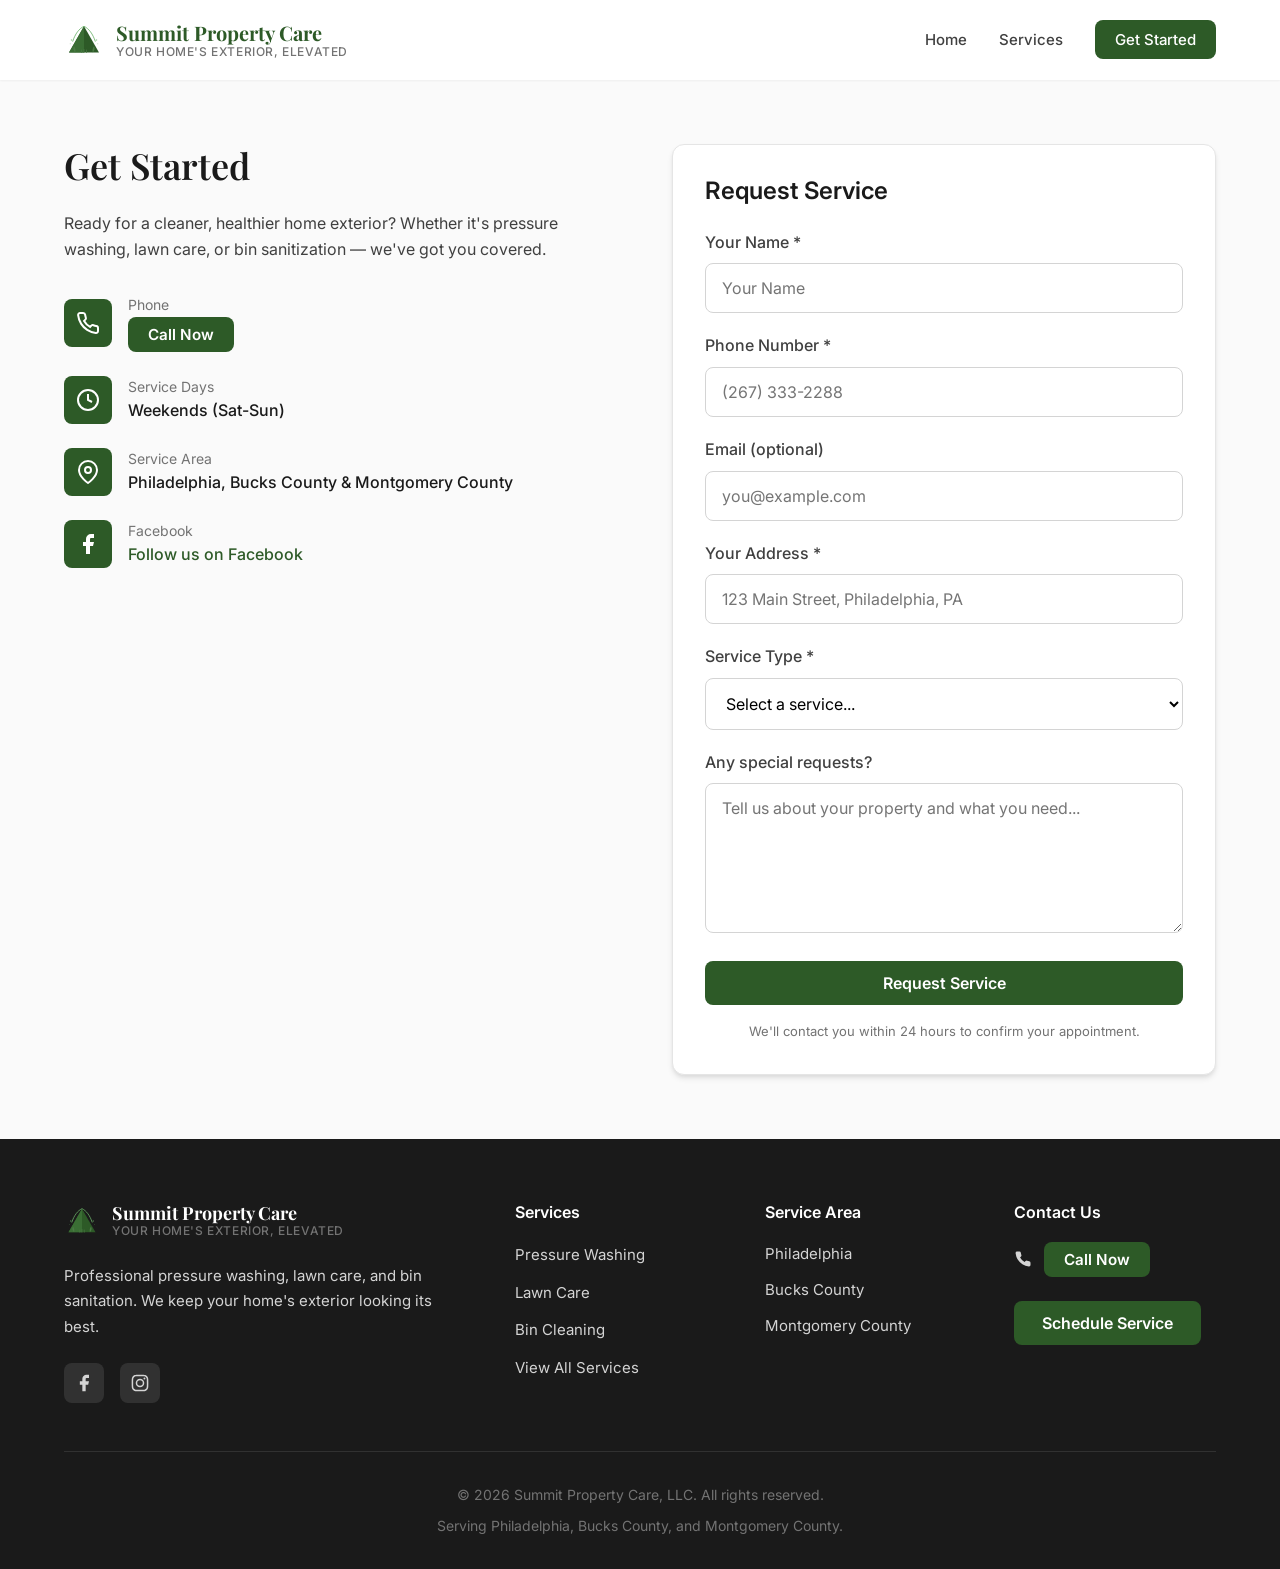
==== docs/contact/index.html @ 651347b8 "init commit" ====
<!DOCTYPE html>
<html lang="en">
<head>
  <meta charset="UTF-8">
  <meta name="viewport" content="width=device-width, initial-scale=1.0">
  <meta name="description" content="Schedule pressure washing, lawn care, or bin cleaning in Philadelphia, Bucks County, and Montgomery County, PA.">
  <meta name="author" content="Summit Property Care">
  <meta name="robots" content="index, follow">

  <!-- Canonical URL -->
  <link rel="canonical" href="">

  <!-- Open Graph -->
  <meta property="og:type" content="website">
  <meta property="og:url" content="">
  <meta property="og:site_name" content="Summit Property Care">
  <meta property="og:title" content="Get Started - Summit Property Care">
  <meta property="og:description" content="Schedule pressure washing, lawn care, or bin cleaning in Philadelphia, Bucks County, and Montgomery County, PA.">
  <meta property="og:image" content="https://summitpropertycarellc.com/assets/images/og-image.jpg">

  <!-- Twitter Card -->
  <meta name="twitter:card" content="summary_large_image">
  <meta name="twitter:title" content="Get Started - Summit Property Care">
  <meta name="twitter:description" content="Schedule pressure washing, lawn care, or bin cleaning in Philadelphia, Bucks County, and Montgomery County, PA.">
  <meta name="twitter:image" content="https://summitpropertycarellc.com/assets/images/og-image.jpg">

  <!-- Favicon -->
  <link rel="icon" type="image/svg+xml" href="../assets/images/favicon.svg">

  <!-- Fonts -->
  <link rel="preconnect" href="https://fonts.googleapis.com">
  <link rel="preconnect" href="https://fonts.gstatic.com" crossorigin>
  <link href="https://fonts.googleapis.com/css2?family=Inter:wght@400;500;600;700&family=Playfair+Display:wght@600;700&display=swap" rel="stylesheet">

  <!-- CSS -->
  <link rel="stylesheet" href="../assets/css/styles.css">

  <title>Get Started - Summit Property Care</title>

  <!-- LocalBusiness Schema -->
  <script type="application/ld+json">
  {
    "@context": "https://schema.org",
    "@type": "LocalBusiness",
    "name": "Summit Property Care",
    "image": "https://summitpropertycarellc.com/assets/images/logo.svg",
    "url": "https://summitpropertycarellc.com",
    "telephone": "(267) 333-2288",
    "email": "info@summitpropertycarellc.com",
    "address": {
      "@type": "PostalAddress",
      "streetAddress": "Norristown",
      "addressLocality": "Norristown",
      "addressRegion": "PA",
      "postalCode": "19401"
    },
    "geo": {
      "@type": "GeoCoordinates",
      "latitude": "40.1174",
      "longitude": "-75.3424"
    },
    "openingHoursSpecification": [
      {"@type": "OpeningHoursSpecification", "dayOfWeek": "Monday", "opens": "08:00", "closes": "18:00"},
      {"@type": "OpeningHoursSpecification", "dayOfWeek": "Tuesday", "opens": "08:00", "closes": "18:00"},
      {"@type": "OpeningHoursSpecification", "dayOfWeek": "Wednesday", "opens": "08:00", "closes": "18:00"},
      {"@type": "OpeningHoursSpecification", "dayOfWeek": "Thursday", "opens": "08:00", "closes": "18:00"},
      {"@type": "OpeningHoursSpecification", "dayOfWeek": "Friday", "opens": "08:00", "closes": "18:00"},
      {"@type": "OpeningHoursSpecification", "dayOfWeek": "Saturday", "opens": "09:00", "closes": "16:00"}
    ],
    "priceRange": "$$",
    "areaServed": {
      "@type": "GeoCircle",
      "geoRadius": "50",
      "geoMidpoint": {
        "@type": "GeoCoordinates",
        "latitude": "40.0027",
        "longitude": -75.2582
      }
    },
    "serviceArea": {
      "@type": "Place",
      "name": "Philadelphia, Montgomery, Chester, Bucks, and Delaware Counties, PA"
    },
    "sameAs": [
      "https://www.facebook.com/profile.php?id=61585159997611",
      "https://instagram.com/summitpropertycare"
    ]
  }
  </script>
</head>
<body>
  <header class="site-header" id="site-header">
  <div class="container">
    <a href="../index.html" class="logo" aria-label="Summit Property Care - Home">
      <img src="../assets/images/logo.svg" alt="Summit Property Care logo" class="logo-icon" width="48" height="48">
      <span class="logo-text">
        <span class="logo-name">Summit Property Care</span>
        <span class="logo-tagline">Your Home's Exterior, Elevated</span>
      </span>
    </a>

    <nav class="main-nav" aria-label="Main navigation">
      <button class="nav-toggle" aria-expanded="false" aria-controls="nav-menu" aria-label="Toggle navigation">
        <span class="hamburger"></span>
      </button>

      <ul class="nav-menu" id="nav-menu">
        <li><a href="../index.html" class="nav-link">Home</a></li>
        <li><a href="../services/index.html" class="nav-link">Services</a></li>
        <li><a href="./index.html" class="nav-link nav-link--cta">Get Started</a></li>
      </ul>
    </nav>
  </div>
</header>

  <main>
    
<div class="content-section">
  <div class="container">
    <div class="contact-grid">
      <div class="contact-info">
        <h2>Get Started</h2>
        <p>Ready for a cleaner, healthier home exterior? Whether it's pressure washing, lawn care, or bin sanitization — we've got you covered.</p>

        <div class="contact-details">
          <div class="contact-item">
            <div class="contact-item-icon">
              <svg viewBox="0 0 24 24" width="24" height="24" fill="none" stroke="currentColor" stroke-width="2"><path d="M22 16.92v3a2 2 0 01-2.18 2 19.79 19.79 0 01-8.63-3.07 19.5 19.5 0 01-6-6 19.79 19.79 0 01-3.07-8.67A2 2 0 014.11 2h3a2 2 0 012 1.72 12.84 12.84 0 00.7 2.81 2 2 0 01-.45 2.11L8.09 9.91a16 16 0 006 6l1.27-1.27a2 2 0 012.11-.45 12.84 12.84 0 002.81.7A2 2 0 0122 16.92z"/></svg>
            </div>
            <div class="contact-item-content">
              <span class="contact-item-label">Phone</span>
              <span class="contact-item-value">
                <button onclick="this.innerText='(267) 333-2288'; this.style.cursor='text'; this.onclick=null" class="call-now-btn">Call Now</button>
              </span>
            </div>
          </div>

          <div class="contact-item">
            <div class="contact-item-icon">
              <svg viewBox="0 0 24 24" width="24" height="24" fill="none" stroke="currentColor" stroke-width="2"><circle cx="12" cy="12" r="10"/><polyline points="12 6 12 12 16 14"/></svg>
            </div>
            <div class="contact-item-content">
              <span class="contact-item-label">Service Days</span>
              <span class="contact-item-value">Weekends (Sat-Sun)</span>
            </div>
          </div>

          <div class="contact-item">
            <div class="contact-item-icon">
              <svg viewBox="0 0 24 24" width="24" height="24" fill="none" stroke="currentColor" stroke-width="2"><path d="M21 10c0 7-9 13-9 13s-9-6-9-13a9 9 0 0118 0z"/><circle cx="12" cy="10" r="3"/></svg>
            </div>
            <div class="contact-item-content">
              <span class="contact-item-label">Service Area</span>
              <span class="contact-item-value">Philadelphia, Bucks County &amp; Montgomery County</span>
            </div>
          </div>

          <div class="contact-item">
            <div class="contact-item-icon">
              <svg viewBox="0 0 24 24" width="24" height="24" fill="currentColor"><path d="M18 2h-3a5 5 0 00-5 5v3H7v4h3v8h4v-8h3l1-4h-4V7a1 1 0 011-1h3z"/></svg>
            </div>
            <div class="contact-item-content">
              <span class="contact-item-label">Facebook</span>
              <span class="contact-item-value"><a href="https://www.facebook.com/profile.php?id=61585159997611" target="_blank" rel="noopener noreferrer">Follow us on Facebook</a></span>
            </div>
          </div>
        </div>
      </div>

      <div class="contact-form">
        <h3>Request Service</h3>
        <form action="https://formsubmit.cloud/f/44227df6-04b9-4ab9-890a-80df5a0aeef3/" method="POST">
          <input type="text" name="_gotcha" style="display:none">

          <div class="form-group">
            <label for="name" class="form-label">Your Name *</label>
            <input type="text" id="name" name="name" class="form-input" required placeholder="Your Name">
          </div>

          <div class="form-group">
            <label for="phone" class="form-label">Phone Number *</label>
            <input type="tel" id="phone" name="phone" class="form-input" required placeholder="(267) 333-2288">
          </div>

          <div class="form-group">
            <label for="email" class="form-label">Email (optional)</label>
            <input type="email" id="email" name="email" class="form-input" placeholder="you@example.com">
          </div>

          <div class="form-group">
            <label for="address" class="form-label">Your Address *</label>
            <input type="text" id="address" name="address" class="form-input" required placeholder="123 Main Street, Philadelphia, PA">
          </div>

          <div class="form-group">
            <label for="service" class="form-label">Service Type *</label>
            <select id="service" name="service" class="form-select" required>
              <option value="">Select a service...</option>
              <option value="pressure-washing">Pressure Washing</option>
              <option value="lawn-care">Lawn Care</option>
              <option value="bin-cleaning">Bin Cleaning</option>
              <option value="multiple">Multiple Services</option>
            </select>
          </div>

          <div class="form-group">
            <label for="message" class="form-label">Any special requests?</label>
            <textarea id="message" name="message" class="form-textarea" placeholder="Tell us about your property and what you need..."></textarea>
          </div>

          <button type="submit" class="btn btn--primary form-submit">Request Service</button>

          <p class="form-disclaimer">We'll contact you within 24 hours to confirm your appointment.</p>
        </form>
      </div>
    </div>
  </div>
</div>

  </main>

  <footer class="site-footer">
  <div class="container">
    <div class="footer-grid">
      <div class="footer-brand">
        <a href="../index.html" class="footer-logo">
          <img src="../assets/images/logo.svg" alt="Summit Property Care logo" class="logo-icon" width="42" height="42">
          <span class="logo-text">
            <span class="logo-name">Summit Property Care</span>
            <span class="logo-tagline">Your Home's Exterior, Elevated</span>
          </span>
        </a>
        <p class="footer-description">Professional pressure washing, lawn care, and bin sanitation. We keep your home's exterior looking its best.</p>
        <div class="footer-social">
          <a href="https://www.facebook.com/profile.php?id=61585159997611" target="_blank" rel="noopener noreferrer" aria-label="Facebook">
            <svg viewBox="0 0 24 24" width="20" height="20" fill="currentColor"><path d="M18 2h-3a5 5 0 00-5 5v3H7v4h3v8h4v-8h3l1-4h-4V7a1 1 0 011-1h3z"/></svg>
          </a>
          <a href="https://instagram.com/summitpropertycare" target="_blank" rel="noopener noreferrer" aria-label="Instagram">
            <svg viewBox="0 0 24 24" width="20" height="20" fill="currentColor"><path d="M12 2c2.717 0 3.056.01 4.122.06 1.065.05 1.79.217 2.428.465.66.254 1.216.598 1.772 1.153a4.908 4.908 0 011.153 1.772c.247.637.415 1.363.465 2.428.047 1.066.06 1.405.06 4.122 0 2.717-.01 3.056-.06 4.122-.05 1.065-.218 1.79-.465 2.428a4.883 4.883 0 01-1.153 1.772 4.915 4.915 0 01-1.772 1.153c-.637.247-1.363.415-2.428.465-1.066.047-1.405.06-4.122.06-2.717 0-3.056-.01-4.122-.06-1.065-.05-1.79-.218-2.428-.465a4.89 4.89 0 01-1.772-1.153 4.904 4.904 0 01-1.153-1.772c-.248-.637-.415-1.363-.465-2.428C2.013 15.056 2 14.717 2 12c0-2.717.01-3.056.06-4.122.05-1.066.217-1.79.465-2.428a4.88 4.88 0 011.153-1.772A4.897 4.897 0 015.45 2.525c.638-.248 1.362-.415 2.428-.465C8.944 2.013 9.283 2 12 2zm0 1.802c-2.67 0-2.986.01-4.04.058-.976.045-1.505.207-1.858.344-.466.182-.8.398-1.15.748-.35.35-.566.684-.748 1.15-.137.353-.3.882-.344 1.857-.048 1.055-.058 1.37-.058 4.041 0 2.67.01 2.986.058 4.04.045.976.207 1.505.344 1.858.182.466.399.8.748 1.15.35.35.684.566 1.15.748.353.137.882.3 1.857.344 1.054.048 1.37.058 4.041.058 2.67 0 2.987-.01 4.04-.058.976-.045 1.505-.207 1.858-.344.466-.182.8-.398 1.15-.748.35-.35.566-.684.748-1.15.137-.353.3-.882.344-1.857.048-1.055.058-1.37.058-4.041 0-2.67-.01-2.986-.058-4.04-.045-.976-.207-1.505-.344-1.858a3.097 3.097 0 00-.748-1.15 3.098 3.098 0 00-1.15-.748c-.353-.137-.882-.3-1.857-.344-1.055-.048-1.37-.058-4.041-.058zm0 3.063a5.135 5.135 0 110 10.27 5.135 5.135 0 010-10.27zm0 8.468a3.333 3.333 0 100-6.666 3.333 3.333 0 000 6.666zm6.538-8.671a1.2 1.2 0 11-2.4 0 1.2 1.2 0 012.4 0z"/></svg>
          </a>
        </div>
      </div>

      <div class="footer-services">
        <h3>Services</h3>
        <ul>
          <li><a href="../services/index.html#pressure-washing">Pressure Washing</a></li>
          <li><a href="../services/index.html#lawn-care">Lawn Care</a></li>
          <li><a href="../services/index.html#bin-cleaning">Bin Cleaning</a></li>
          <li><a href="../services/index.html">View All Services</a></li>
        </ul>
      </div>

      <div class="footer-service-areas">
        <h3>Service Area</h3>
        <ul>
          <li>Philadelphia</li>
          <li>Bucks County</li>
          <li>Montgomery County</li>
        </ul>
      </div>

      <div class="footer-contact">
        <h3>Contact Us</h3>
        <ul>
          <li>
            <svg viewBox="0 0 24 24" width="18" height="18" fill="currentColor"><path d="M22 16.92v3a2 2 0 01-2.18 2 19.79 19.79 0 01-8.63-3.07 19.5 19.5 0 01-6-6 19.79 19.79 0 01-3.07-8.67A2 2 0 014.11 2h3a2 2 0 012 1.72 12.84 12.84 0 00.7 2.81 2 2 0 01-.45 2.11L8.09 9.91a16 16 0 006 6l1.27-1.27a2 2 0 012.11-.45 12.84 12.84 0 002.81.7A2 2 0 0122 16.92z"/></svg>
            <button onclick="this.innerText='(267) 333-2288'; this.style.cursor='text'; this.onclick=null" class="call-now-btn">Call Now</button>
          </li>
        </ul>
        <div class="footer-cta">
          <a href="./index.html" class="btn btn--primary">Schedule Service</a>
        </div>
      </div>
    </div>

    <div class="footer-bottom">
      <p>&copy; 2026 Summit Property Care, LLC. All rights reserved.</p>
      <p class="footer-disclaimer">Serving Philadelphia, Bucks County, and Montgomery County.</p>
    </div>
  </div>
</footer>


  <script src="../assets/js/main.js" defer></script>
</body>
</html>
---- docs/assets/css/styles.css ----
/* =============================================
   Summit Property Care - Modern Minimalist Design
   ============================================= */

/* CSS Variables */
:root {
  --color-primary: #2D5A27;
  --color-primary-dark: #1E3D1A;
  --color-primary-light: #4A7A44;
  --color-accent: #F4A261;
  --color-accent-dark: #E08B3E;
  --color-neutral-900: #1a1a1a;
  --color-neutral-800: #2d2d2d;
  --color-neutral-700: #404040;
  --color-neutral-600: #525252;
  --color-neutral-500: #737373;
  --color-neutral-400: #a3a3a3;
  --color-neutral-300: #d4d4d4;
  --color-neutral-200: #e5e5e5;
  --color-neutral-100: #f5f5f5;
  --color-white: #ffffff;
  --color-background: #fafafa;
  --color-surface: #ffffff;

  --font-primary: 'Inter', -apple-system, BlinkMacSystemFont, 'Segoe UI', sans-serif;
  --font-display: 'Playfair Display', Georgia, serif;

  --shadow-sm: 0 1px 2px rgba(0, 0, 0, 0.05);
  --shadow-md: 0 4px 6px -1px rgba(0, 0, 0, 0.1), 0 2px 4px -1px rgba(0, 0, 0, 0.06);
  --shadow-lg: 0 10px 15px -3px rgba(0, 0, 0, 0.1), 0 4px 6px -2px rgba(0, 0, 0, 0.05);
  --shadow-xl: 0 20px 25px -5px rgba(0, 0, 0, 0.1), 0 10px 10px -5px rgba(0, 0, 0, 0.04);

  --radius-sm: 4px;
  --radius-md: 8px;
  --radius-lg: 12px;
  --radius-xl: 16px;
  --radius-full: 9999px;

  --transition-fast: 150ms ease;
  --transition-base: 250ms ease;
  --transition-slow: 350ms ease;

  --container-max: 1200px;
  --header-height: 80px;
}

/* Reset & Base */
*, *::before, *::after {
  box-sizing: border-box;
  margin: 0;
  padding: 0;
}

html {
  scroll-behavior: smooth;
  -webkit-font-smoothing: antialiased;
  -moz-osx-font-smoothing: grayscale;
}

body {
  font-family: var(--font-primary);
  font-size: 16px;
  line-height: 1.6;
  color: var(--color-neutral-800);
  background-color: var(--color-background);
  min-height: 100vh;
  padding-top: var(--header-height);
}

img {
  max-width: 100%;
  height: auto;
  display: block;
}

a {
  color: inherit;
  text-decoration: none;
  transition: color var(--transition-fast);
}

ul, ol {
  list-style: none;
}

button {
  font-family: inherit;
  cursor: pointer;
  border: none;
  background: none;
}

h1, h2, h3, h4, h5, h6 {
  font-family: var(--font-display);
  font-weight: 600;
  line-height: 1.2;
  color: var(--color-neutral-900);
}

h1 { font-size: 3rem; }
h2 { font-size: 2.25rem; }
h3 { font-size: 1.5rem; }
h4 { font-size: 1.25rem; }

/* Container */
.container {
  width: 100%;
  max-width: var(--container-max);
  margin: 0 auto;
  padding: 0 1.5rem;
}

/* Buttons */
.btn {
  display: inline-flex;
  align-items: center;
  justify-content: center;
  gap: 0.5rem;
  padding: 0.875rem 1.75rem;
  font-size: 1rem;
  font-weight: 600;
  line-height: 1;
  border-radius: var(--radius-md);
  transition: all var(--transition-base);
  cursor: pointer;
}

.btn--primary {
  background-color: var(--color-primary);
  color: var(--color-white);
}

.btn--primary:hover {
  background-color: var(--color-primary-dark);
  transform: translateY(-2px);
  box-shadow: var(--shadow-md);
}

.btn--secondary {
  background-color: transparent;
  color: var(--color-primary);
  border: 2px solid var(--color-primary);
}

.btn--secondary:hover {
  background-color: var(--color-primary);
  color: var(--color-white);
}

.btn--accent {
  background-color: var(--color-accent);
  color: var(--color-neutral-900);
}

.btn--accent:hover {
  background-color: var(--color-accent-dark);
  transform: translateY(-2px);
  box-shadow: var(--shadow-md);
}

.btn--large {
  padding: 1rem 2.5rem;
  font-size: 1.125rem;
}

/* =============================================
   Header & Navigation
   ============================================= */

.site-header {
  position: fixed;
  top: 0;
  left: 0;
  right: 0;
  z-index: 1000;
  height: var(--header-height);
  background-color: var(--color-white);
  box-shadow: var(--shadow-sm);
  transition: all var(--transition-base);
}

.site-header.scrolled {
  box-shadow: var(--shadow-md);
}

.site-header .container {
  display: flex;
  align-items: center;
  justify-content: space-between;
  height: 100%;
}

.logo {
  display: flex;
  align-items: center;
  gap: 0.75rem;
}

.logo-icon {
  width: 2.5rem;
  height: 2.5rem;
  flex-shrink: 0;
}

.logo-text {
  display: flex;
  flex-direction: column;
  line-height: 1.2;
}

.logo-name {
  font-family: var(--font-display);
  font-size: 1.25rem;
  font-weight: 700;
  color: var(--color-primary);
}

.logo-tagline {
  font-size: 0.75rem;
  font-weight: 500;
  color: var(--color-neutral-500);
  text-transform: uppercase;
  letter-spacing: 0.05em;
}

.main-nav {
  display: flex;
  align-items: center;
  gap: 2rem;
}

.nav-menu {
  display: flex;
  align-items: center;
  gap: 2rem;
}

.nav-link {
  font-weight: 500;
  font-size: 0.9375rem;
  color: var(--color-neutral-700);
  position: relative;
  padding: 0.5rem 0;
}

.nav-link::after {
  content: '';
  position: absolute;
  bottom: 0;
  left: 0;
  width: 0;
  height: 2px;
  background-color: var(--color-primary);
  transition: width var(--transition-base);
}

.nav-link:hover,
.nav-link.active {
  color: var(--color-primary);
}

.nav-link:hover::after,
.nav-link.active::after {
  width: 100%;
}

.nav-link--cta {
  background-color: var(--color-primary);
  color: var(--color-white);
  padding: 0.625rem 1.25rem;
  border-radius: var(--radius-md);
}

.nav-link--cta::after {
  display: none;
}

.nav-link--cta:hover {
  background-color: var(--color-primary-dark);
  color: var(--color-white);
}

.nav-toggle {
  display: none;
  padding: 0.5rem;
}

/* =============================================
    Mobile — ≤768px
    ============================================= */

@media (max-width: 768px) {
  /* -- Header & Nav -- */
  :root {
    --header-height: 64px;
  }

  .logo-icon {
    width: 2rem;
    height: 2rem;
  }

  .logo-name {
    font-size: 1.05rem;
  }

  .logo-tagline {
    font-size: 0.65rem;
  }

  .nav-toggle {
    display: block;
    position: relative;
    width: 40px;
    height: 40px;
    padding: 0.5rem;
    border-radius: var(--radius-sm);
    transition: background-color var(--transition-fast);
  }

  .nav-toggle:active {
    background-color: var(--color-neutral-100);
  }

  .hamburger {
    display: block;
    width: 22px;
    height: 2px;
    background-color: var(--color-neutral-900);
    position: absolute;
    top: 50%;
    left: 50%;
    transform: translate(-50%, -50%);
    transition: all var(--transition-base);
  }

  .hamburger::before,
  .hamburger::after {
    content: '';
    position: absolute;
    width: 100%;
    height: 2px;
    background-color: var(--color-neutral-900);
    left: 0;
    transition: all var(--transition-base);
  }

  .hamburger::before {
    top: -7px;
  }

  .hamburger::after {
    top: 7px;
  }

  .nav-toggle[aria-expanded="true"] .hamburger {
    background-color: transparent;
  }

  .nav-toggle[aria-expanded="true"] .hamburger::before {
    top: 0;
    transform: rotate(45deg);
  }

  .nav-toggle[aria-expanded="true"] .hamburger::after {
    top: 0;
    transform: rotate(-45deg);
  }

  .nav-menu {
    position: fixed;
    top: var(--header-height);
    left: 0;
    right: 0;
    bottom: 0;
    background-color: var(--color-white);
    flex-direction: column;
    align-items: stretch;
    padding: 0;
    gap: 0;
    box-shadow: var(--shadow-lg);
    transform: translateY(-100%);
    opacity: 0;
    visibility: hidden;
    transition: all var(--transition-base);
    overflow-y: auto;
    -webkit-overflow-scrolling: touch;
  }

  .nav-menu.active {
    transform: translateY(0);
    opacity: 1;
    visibility: visible;
  }

  .nav-link {
    display: block;
    padding: 1rem 1.5rem;
    font-size: 1.0625rem;
    border-bottom: 1px solid var(--color-neutral-100);
  }

  .nav-link::after {
    display: none;
  }

  .nav-link:active {
    background-color: var(--color-neutral-100);
  }

  .nav-link--cta {
    margin: 1rem 1.5rem;
    text-align: center;
    padding: 1rem;
    font-size: 1.0625rem;
    border-bottom: none;
  }

  /* -- Hero -- */
  .hero {
    min-height: calc(80vh - var(--header-height));
    padding-bottom: 3rem;
  }

  .hero::before {
    opacity: 0.04;
    animation-duration: 35s;
  }

  .hero-title {
    font-size: clamp(1.75rem, 7vw, 2.5rem);
    margin-bottom: 1rem;
  }

  .hero-subtitle {
    font-size: 1.0625rem;
    margin-bottom: 1.5rem;
    line-height: 1.6;
  }

  .hero-overline {
    font-size: 0.8125rem;
    margin-bottom: 0.75rem;
  }

  .hero-buttons {
    flex-direction: column;
    gap: 0.75rem;
  }

  .hero-buttons .btn {
    width: 100%;
    justify-content: center;
  }

  /* -- Sections -- */
  .section {
    padding: 3.5rem 0;
  }

  .section-header {
    margin-bottom: 2rem;
  }

  .section-title {
    font-size: 1.75rem;
  }

  .section-subtitle {
    font-size: 1rem;
  }

  /* -- Grids — single column, no min-width overflow -- */
  .services-grid,
  .pricing-grid,
  .testimonials-grid,
  .service-list {
    grid-template-columns: 1fr;
  }

  .service-card {
    padding: 1.5rem;
  }

  .service-card-icon {
    font-size: 2rem;
  }

  /* -- Pricing -- */
  .pricing-card {
    padding: 1.5rem;
  }

  .price-amount {
    font-size: 2rem;
  }

  .pricing-feature {
    padding: 0.625rem 0;
  }

  /* -- Service Areas -- */
  .service-areas-grid {
    grid-template-columns: 1fr;
    gap: 1.5rem;
  }

  /* -- Testimonials -- */
  .testimonial-card {
    padding: 1.5rem;
  }

  .testimonial-text {
    font-size: 1rem;
  }

  /* -- CTA -- */
  .cta-section {
    padding: 3rem 0;
  }

  .cta-box {
    flex-direction: column;
    text-align: center;
    padding: 2rem 1.5rem;
    gap: 1.5rem;
  }

  .cta-title {
    font-size: 1.5rem;
  }

  .cta-text {
    font-size: 1rem;
  }

  .cta-action {
    width: 100%;
  }

  .cta-action .btn {
    width: 100%;
  }

  /* -- Service Category (services page) -- */
  .service-category {
    margin-bottom: 3rem;
  }

  .service-category-header {
    flex-direction: column;
    align-items: flex-start;
    gap: 0.5rem;
  }

  .service-category-icon {
    font-size: 1.75rem;
  }

  .service-category-title {
    font-size: 1.5rem;
  }

  .service-item {
    padding: 1.25rem;
  }

  .service-item-header {
    flex-direction: column;
    gap: 0.5rem;
  }

  .service-item-features {
    gap: 0.375rem;
  }

  .service-item-feature {
    font-size: 0.75rem;
    padding: 0.3125rem 0.625rem;
  }

  /* -- Contact Page -- */
  .contact-grid {
    grid-template-columns: 1fr;
    gap: 2.5rem;
  }

  .contact-info h2 {
    font-size: 1.75rem;
  }

  .contact-item-icon {
    width: 44px;
    height: 44px;
  }

  .contact-item-icon svg {
    width: 20px;
    height: 20px;
  }

  .contact-item-value {
    word-break: break-word;
  }

  .contact-item-value a {
    color: var(--color-primary);
    font-weight: 600;
  }

  .call-now-btn {
    display: inline-block;
    width: auto;
    text-align: center;
    padding: 0.625rem 1.5rem;
    font-size: 1rem;
  }

  .contact-form {
    padding: 1.5rem;
  }

  .contact-form h3 {
    font-size: 1.25rem;
    margin-bottom: 1.25rem;
  }

  .form-input,
  .form-select,
  .form-textarea {
    padding: 0.875rem;
    font-size: 16px; /* Prevents iOS zoom on focus */
  }

  .form-textarea {
    min-height: 120px;
  }

  .form-submit {
    padding: 1rem;
    width: 100%;
  }

  /* -- Footer -- */
  .site-footer {
    padding: 2.5rem 0 1.5rem;
  }

  .footer-grid {
    grid-template-columns: 1fr;
    gap: 2rem;
    margin-bottom: 2rem;
  }

  .footer-brand {
    text-align: center;
  }

  .footer-brand .footer-logo {
    justify-content: center;
    margin-bottom: 1rem;
  }

  .footer-description {
    font-size: 0.875rem;
    margin-bottom: 1rem;
  }

  .footer-social {
    justify-content: center;
  }

  .footer-social a {
    width: 44px;
    height: 44px;
  }

  .footer-services,
  .footer-service-areas {
    text-align: center;
  }

  .footer-services h3,
  .footer-service-areas h3,
  .footer-contact h3 {
    margin-bottom: 0.875rem;
  }

  .footer-services ul,
  .footer-service-areas ul {
    display: grid;
    grid-template-columns: 1fr 1fr;
    gap: 0.5rem 1rem;
    text-align: left;
  }

  .footer-contact {
    text-align: center;
  }

  .footer-contact ul {
    justify-content: center;
  }

  .footer-contact li {
    justify-content: center;
  }

  .footer-contact .call-now-btn {
    width: 100%;
    padding: 0.75rem 1.5rem;
    font-size: 1rem;
  }

  .footer-cta {
    margin-top: 1.5rem;
  }

  .footer-cta .btn {
    width: 100%;
  }

  .footer-bottom {
    padding-top: 1.5rem;
  }

  /* -- Page Headers -- */
  .page-header {
    padding: calc(var(--header-height) + 2.5rem) 0 2.5rem;
  }

  .page-title {
    font-size: clamp(1.75rem, 6vw, 2.5rem);
  }

  .page-description {
    font-size: 1rem;
  }

  .content-section {
    padding: 2.5rem 0;
  }

  /* -- About -- */
  .about-hero {
    grid-template-columns: 1fr;
    gap: 2rem;
  }

  .about-image {
    min-height: 250px;
  }

  .about-stats {
    flex-wrap: wrap;
    gap: 1.5rem;
  }

  .stat-number {
    font-size: 2rem;
  }

  .values-grid {
    grid-template-columns: 1fr;
  }

  .value-card {
    padding: 1.5rem;
  }

  /* -- Pricing Disclaimer -- */
  .pricing-disclaimer {
    margin-bottom: 2rem;
    padding: 1.25rem;
  }
}

/* =============================================
    Mobile — ≤480px (small phones)
    ============================================= */

@media (max-width: 480px) {
  .container {
    padding: 0 1rem;
  }

  .hero {
    min-height: calc(70vh - var(--header-height));
  }

  .hero-title {
    font-size: 1.625rem;
  }

  .hero-subtitle {
    font-size: 0.9375rem;
  }

  .section {
    padding: 2.5rem 0;
  }

  .section-title {
    font-size: 1.5rem;
  }

  .section-subtitle {
    font-size: 0.9375rem;
  }

  .service-card {
    padding: 1.25rem;
  }

  .pricing-card {
    padding: 1.25rem;
  }

  .cta-box {
    padding: 1.5rem 1.25rem;
  }

  .cta-title {
    font-size: 1.25rem;
  }

  .testimonial-card {
    padding: 1.25rem;
  }

  .contact-form {
    padding: 1.25rem;
  }

  .contact-form h3 {
    font-size: 1.125rem;
  }

  .contact-info h2 {
    font-size: 1.5rem;
  }

  .contact-item-icon {
    width: 40px;
    height: 40px;
  }

  .contact-item-icon svg {
    width: 18px;
    height: 18px;
  }

  .contact-item {
    gap: 0.75rem;
  }

  .contact-item-label {
    font-size: 0.8125rem;
  }

  .contact-item-value {
    font-size: 0.9375rem;
  }

  .call-now-btn {
    width: 100%;
    padding: 0.75rem 1.25rem;
    font-size: 0.9375rem;
  }

  .contact-details {
    gap: 1.25rem;
  }

  .btn {
    padding: 0.8125rem 1.5rem;
    font-size: 0.9375rem;
  }

  .btn--large {
    padding: 0.875rem 2rem;
    font-size: 1rem;
  }

  .service-area-tag {
    font-size: 0.8125rem;
    padding: 0.375rem 0.75rem;
  }

  /* -- Footer -- */
  .site-footer {
    padding: 2rem 0 1rem;
  }

  .footer-grid {
    gap: 1.75rem;
    margin-bottom: 1.5rem;
  }

  .footer-logo .logo-icon {
    width: 2rem;
    height: 2rem;
  }

  .footer-logo .logo-name {
    font-size: 1rem;
  }

  .footer-logo .logo-tagline {
    font-size: 0.625rem;
  }

  .footer-description {
    font-size: 0.8125rem;
    margin-bottom: 0.75rem;
  }

  .footer-social a {
    width: 40px;
    height: 40px;
  }

  .footer-services h3,
  .footer-service-areas h3,
  .footer-contact h3 {
    font-size: 0.875rem;
    margin-bottom: 0.75rem;
  }

  .footer-services ul,
  .footer-service-areas ul {
    gap: 0.375rem 0.75rem;
  }

  .footer-services a,
  .footer-service-areas li,
  .footer-contact li {
    font-size: 0.8125rem;
  }

  .footer-cta {
    margin-top: 1.25rem;
  }

  .footer-cta .btn {
    padding: 0.75rem 1.25rem;
    font-size: 0.875rem;
  }

  .footer-contact .call-now-btn {
    padding: 0.625rem 1.25rem;
    font-size: 0.875rem;
  }

  .footer-bottom {
    padding-top: 1.25rem;
  }

  .footer-bottom p {
    font-size: 0.8125rem;
  }

  .footer-disclaimer {
    margin-top: 0.375rem;
  }
}

/* =============================================
   Hero Section
   ============================================= */

.hero {
  position: relative;
  min-height: calc(90vh - var(--header-height));
  display: flex;
  align-items: center;
  overflow: hidden;
  background: linear-gradient(135deg, var(--color-neutral-100) 0%, var(--color-white) 100%);
}

.hero-bg {
  position: absolute;
  inset: 0;
  background-image:
    radial-gradient(circle at 20% 80%, rgba(45, 90, 39, 0.05) 0%, transparent 50%),
    radial-gradient(circle at 80% 20%, rgba(244, 162, 97, 0.08) 0%, transparent 50%);
}

.hero::before {
  content: '';
  position: absolute;
  inset: -20%;
  background:
    radial-gradient(ellipse 120px 40px at 20% 50%, rgba(180, 210, 230, 0.6) 0%, transparent 70%),
    radial-gradient(ellipse 80px 30px at 35% 45%, rgba(180, 210, 230, 0.4) 0%, transparent 70%),
    radial-gradient(ellipse 150px 50px at 55% 55%, rgba(180, 210, 230, 0.5) 0%, transparent 70%),
    radial-gradient(ellipse 60px 25px at 70% 40%, rgba(180, 210, 230, 0.4) 0%, transparent 70%),
    radial-gradient(ellipse 100px 35px at 85% 60%, rgba(180, 210, 230, 0.5) 0%, transparent 70%),
    radial-gradient(ellipse 90px 30px at 45% 65%, rgba(180, 210, 230, 0.3) 0%, transparent 70%),
    radial-gradient(ellipse 110px 45px at 65% 50%, rgba(180, 210, 230, 0.35) 0%, transparent 70%);
  opacity: 0.07;
  animation: mistDrift 25s ease-in-out infinite;
  pointer-events: none;
  z-index: 0;
}

.hero-content {
  position: relative;
  max-width: 700px;
  z-index: 1;
}

.hero-animate {
  opacity: 0;
  animation: fadeInUp 0.7s cubic-bezier(0.22, 1, 0.36, 1) forwards;
  animation-delay: var(--delay, 0s);
}

.hero-overline {
  font-size: 0.875rem;
  font-weight: 600;
  text-transform: uppercase;
  letter-spacing: 0.1em;
  color: var(--color-primary);
  margin-bottom: 1rem;
}

.hero-title {
  font-size: clamp(2.5rem, 5vw, 4rem);
  margin-bottom: 1.5rem;
  color: var(--color-neutral-900);
}

.hero-subtitle {
  font-size: 1.25rem;
  color: var(--color-neutral-600);
  margin-bottom: 2rem;
  line-height: 1.7;
}

.hero-buttons {
  display: flex;
  flex-wrap: wrap;
  gap: 1rem;
}

.hero--small {
  min-height: 60vh;
}

.hero--small .hero-title {
  font-size: clamp(2rem, 4vw, 3rem);
}

@keyframes fadeInUp {
  from {
    opacity: 0;
    transform: translateY(30px);
  }
  to {
    opacity: 1;
    transform: translateY(0);
  }
}

@keyframes mistDrift {
  0%, 100% {
    transform: translateX(-10%);
  }
  50% {
    transform: translateX(10%);
  }
}

/* =============================================
   Services Grid
   ============================================= */

.section {
  padding: 5rem 0;
}

.section--alt {
  background-color: var(--color-neutral-100);
}

.section-header {
  text-align: center;
  max-width: 600px;
  margin: 0 auto 3rem;
}

.section-title {
  margin-bottom: 1rem;
}

.section-subtitle {
  color: var(--color-neutral-600);
  font-size: 1.125rem;
}

.services-grid {
  display: grid;
  grid-template-columns: repeat(auto-fit, minmax(300px, 1fr));
  gap: 2rem;
}

.service-card {
  background-color: var(--color-white);
  border-radius: var(--radius-lg);
  padding: 2rem;
  box-shadow: var(--shadow-sm);
  transition: all var(--transition-base);
  border: 1px solid var(--color-neutral-200);
}

.service-card:hover {
  transform: translateY(-4px);
  box-shadow: var(--shadow-lg);
  border-color: var(--color-primary-light);
}

.service-card-icon {
  font-size: 2.5rem;
  margin-bottom: 1rem;
}

.service-card-title {
  font-family: var(--font-primary);
  font-size: 1.25rem;
  font-weight: 600;
  margin-bottom: 0.75rem;
  color: var(--color-neutral-900);
}

.service-card-description {
  color: var(--color-neutral-600);
  font-size: 0.9375rem;
  margin-bottom: 0.5rem;
}

.service-card-note {
  font-size: 0.875rem;
  font-weight: 600;
  color: var(--color-primary);
  margin-top: 0.5rem;
}

.service-card-benefits {
  margin-bottom: 1.5rem;
}

.service-card-benefits li {
  position: relative;
  padding-left: 1.5rem;
  margin-bottom: 0.5rem;
  font-size: 0.875rem;
  color: var(--color-neutral-700);
}

.service-card-benefits li::before {
  content: '✓';
  position: absolute;
  left: 0;
  color: var(--color-primary);
  font-weight: 600;
}

.service-card-link {
  display: inline-flex;
  align-items: center;
  gap: 0.5rem;
  font-weight: 600;
  color: var(--color-primary);
  font-size: 0.9375rem;
}

.service-card-link:hover {
  gap: 0.75rem;
}

/* =============================================
   Service Areas
   ============================================= */

.service-areas-section {
  background-color: var(--color-primary);
  color: var(--color-white);
}

.service-areas-grid {
  display: grid;
  grid-template-columns: repeat(auto-fit, minmax(280px, 1fr));
  gap: 3rem;
}

.service-areas-group h3 {
  color: var(--color-white);
  margin-bottom: 1rem;
  font-family: var(--font-primary);
  font-size: 1.125rem;
  font-weight: 600;
}

.service-areas-list {
  display: flex;
  flex-wrap: wrap;
  gap: 0.75rem;
}

.service-area-tag {
  background-color: rgba(255, 255, 255, 0.15);
  padding: 0.5rem 1rem;
  border-radius: var(--radius-full);
  font-size: 0.875rem;
  backdrop-filter: blur(4px);
}

.service-areas-section .section-title {
  color: var(--color-white);
}

/* =============================================
   Testimonials
   ============================================= */

.testimonials-grid {
  display: grid;
  grid-template-columns: repeat(auto-fit, minmax(320px, 1fr));
  gap: 2rem;
}

.testimonial-card {
  background-color: var(--color-white);
  border-radius: var(--radius-lg);
  padding: 2rem;
  box-shadow: var(--shadow-sm);
  border: 1px solid var(--color-neutral-200);
}

.testimonial-stars {
  display: flex;
  gap: 0.25rem;
  color: var(--color-accent);
  margin-bottom: 1rem;
}

.testimonial-text {
  font-size: 1.0625rem;
  color: var(--color-neutral-700);
  line-height: 1.7;
  margin-bottom: 1.5rem;
  font-style: italic;
}

.testimonial-author {
  display: flex;
  flex-direction: column;
  gap: 0.25rem;
}

.author-name {
  font-weight: 600;
  color: var(--color-neutral-900);
}

.author-location {
  font-size: 0.875rem;
  color: var(--color-neutral-500);
}

/* =============================================
   CTA Section
   ============================================= */

.cta-section {
  padding: 4rem 0;
}

.cta-box {
  background: linear-gradient(135deg, var(--color-primary) 0%, var(--color-primary-dark) 100%);
  border-radius: var(--radius-xl);
  padding: 3rem;
  display: flex;
  align-items: center;
  justify-content: space-between;
  gap: 2rem;
  flex-wrap: wrap;
}

.cta-content {
  flex: 1;
  min-width: 280px;
}

.cta-title {
  color: var(--color-white);
  font-size: 1.75rem;
  margin-bottom: 0.75rem;
}

.cta-text {
  color: rgba(255, 255, 255, 0.85);
  font-size: 1.0625rem;
}

.cta-action {
  flex-shrink: 0;
}

.cta-box .btn--accent {
  background-color: var(--color-accent);
  color: var(--color-neutral-900);
}

.cta-box .btn--accent:hover {
  background-color: var(--color-accent-dark);
}

/* =============================================
   Page Content Styles
   ============================================= */

.page-header {
  padding: calc(var(--header-height) + 4rem) 0 4rem;
  background: linear-gradient(135deg, var(--color-neutral-100) 0%, var(--color-white) 100%);
  text-align: center;
}

.page-title {
  font-size: clamp(2rem, 4vw, 3rem);
  margin-bottom: 1rem;
}

.page-description {
  font-size: 1.125rem;
  color: var(--color-neutral-600);
  max-width: 600px;
  margin: 0 auto;
}

.content-section {
  padding: 4rem 0;
}

.content-wrapper {
  max-width: 800px;
  margin: 0 auto;
}

/* =============================================
   Services Page
   ============================================= */

.service-category {
  margin-bottom: 4rem;
}

.service-category-header {
  display: flex;
  align-items: center;
  gap: 1rem;
  margin-bottom: 2rem;
  padding-bottom: 1rem;
  border-bottom: 2px solid var(--color-neutral-200);
}

.service-category-icon {
  font-size: 2rem;
}

.service-category-title {
  font-family: var(--font-primary);
  font-size: 1.75rem;
  font-weight: 700;
  color: var(--color-primary);
}

.service-list {
  display: grid;
  grid-template-columns: repeat(auto-fit, minmax(350px, 1fr));
  gap: 1.5rem;
}

.service-item {
  background-color: var(--color-white);
  border-radius: var(--radius-lg);
  padding: 1.5rem;
  border: 1px solid var(--color-neutral-200);
  transition: all var(--transition-base);
}

.service-item:hover {
  border-color: var(--color-primary-light);
  box-shadow: var(--shadow-md);
}

.service-item-header {
  display: flex;
  align-items: flex-start;
  gap: 1rem;
  margin-bottom: 1rem;
}

.service-item-icon {
  font-size: 1.75rem;
  flex-shrink: 0;
}

.service-item-title {
  font-family: var(--font-primary);
  font-size: 1.125rem;
  font-weight: 600;
  color: var(--color-neutral-900);
}

.service-item-description {
  color: var(--color-neutral-600);
  font-size: 0.9375rem;
  margin-bottom: 1rem;
}

.service-item-features {
  display: flex;
  flex-wrap: wrap;
  gap: 0.5rem;
}

.service-item-feature {
  background-color: var(--color-neutral-100);
  padding: 0.375rem 0.75rem;
  border-radius: var(--radius-full);
  font-size: 0.8125rem;
  color: var(--color-neutral-700);
}

/* =============================================
   Pricing Page
   ============================================= */

.pricing-disclaimer {
  background-color: var(--color-neutral-100);
  border-left: 4px solid var(--color-primary);
  padding: 1.5rem;
  border-radius: 0 var(--radius-md) var(--radius-md) 0;
  margin-bottom: 3rem;
}

.pricing-disclaimer p {
  color: var(--color-neutral-700);
  font-size: 0.9375rem;
}

.pricing-grid {
  display: grid;
  grid-template-columns: repeat(auto-fit, minmax(350px, 1fr));
  gap: 2rem;
}

.pricing-card {
  background-color: var(--color-white);
  border-radius: var(--radius-lg);
  padding: 2rem;
  border: 1px solid var(--color-neutral-200);
  transition: all var(--transition-base);
}

.pricing-card:hover {
  border-color: var(--color-primary);
  box-shadow: var(--shadow-lg);
}

.pricing-card-header {
  text-align: center;
  margin-bottom: 1.5rem;
  padding-bottom: 1.5rem;
  border-bottom: 1px solid var(--color-neutral-200);
}

.pricing-card-title {
  font-family: var(--font-primary);
  font-size: 1.25rem;
  font-weight: 600;
  color: var(--color-primary);
  margin-bottom: 0.5rem;
}

.pricing-card-subtitle {
  font-size: 0.875rem;
  color: var(--color-neutral-500);
}

.pricing-card-price {
  text-align: center;
  margin-bottom: 1.5rem;
}

.price-amount {
  font-size: 2.5rem;
  font-weight: 700;
  color: var(--color-neutral-900);
}

.price-amount span {
  font-size: 1rem;
  font-weight: 400;
  color: var(--color-neutral-500);
}

.price-note {
  font-size: 0.875rem;
  color: var(--color-neutral-500);
  margin-top: 0.25rem;
}

.pricing-card-features {
  margin-bottom: 1.5rem;
}

.pricing-feature {
  display: flex;
  align-items: flex-start;
  gap: 0.75rem;
  padding: 0.75rem 0;
  border-bottom: 1px solid var(--color-neutral-100);
}

.pricing-feature:last-child {
  border-bottom: none;
}

.pricing-feature-icon {
  color: var(--color-primary);
  flex-shrink: 0;
}

.pricing-feature-text {
  font-size: 0.9375rem;
  color: var(--color-neutral-700);
}

.pricing-card-cta {
  text-align: center;
}

.pricing-badge {
  display: inline-block;
  background-color: var(--color-accent);
  color: var(--color-neutral-900);
  font-size: 0.75rem;
  font-weight: 600;
  padding: 0.25rem 0.75rem;
  border-radius: var(--radius-full);
  margin-bottom: 1rem;
}

/* =============================================
   About Page
   ============================================= */

.about-hero {
  display: grid;
  grid-template-columns: 1fr 1fr;
  gap: 4rem;
  align-items: center;
}

.about-content h2 {
  margin-bottom: 1.5rem;
}

.about-content p {
  color: var(--color-neutral-700);
  margin-bottom: 1.5rem;
}

.about-stats {
  display: flex;
  gap: 2rem;
  margin-top: 2rem;
}

.stat-item {
  text-align: center;
}

.stat-number {
  font-size: 2.5rem;
  font-weight: 700;
  color: var(--color-primary);
  font-family: var(--font-display);
}

.stat-label {
  font-size: 0.875rem;
  color: var(--color-neutral-500);
}

.about-image {
  border-radius: var(--radius-xl);
  overflow: hidden;
  background: linear-gradient(135deg, var(--color-primary-light), var(--color-primary));
  min-height: 400px;
  display: flex;
  align-items: center;
  justify-content: center;
}

.about-image-icon {
  font-size: 6rem;
  opacity: 0.3;
}

.values-grid {
  display: grid;
  grid-template-columns: repeat(auto-fit, minmax(250px, 1fr));
  gap: 2rem;
}

.value-card {
  text-align: center;
  padding: 2rem;
}

.value-icon {
  font-size: 2.5rem;
  margin-bottom: 1rem;
}

.value-title {
  font-family: var(--font-primary);
  font-size: 1.25rem;
  font-weight: 600;
  margin-bottom: 0.75rem;
}

.value-description {
  color: var(--color-neutral-600);
  font-size: 0.9375rem;
}

/* =============================================
    Contact Page
    ============================================= */

.contact-grid {
  display: grid;
  grid-template-columns: 1fr 1fr;
  gap: 4rem;
}

.contact-info h2 {
  margin-bottom: 1.5rem;
}

.contact-info > p {
  color: var(--color-neutral-700);
  margin-bottom: 2rem;
}

.contact-details {
  display: flex;
  flex-direction: column;
  gap: 1.5rem;
  margin-bottom: 2rem;
}

.contact-item {
  display: flex;
  align-items: center;
  gap: 1rem;
}

.contact-item-icon {
  width: 48px;
  height: 48px;
  background-color: var(--color-primary);
  color: var(--color-white);
  border-radius: var(--radius-md);
  display: flex;
  align-items: center;
  justify-content: center;
  flex-shrink: 0;
}

.contact-item-content {
  display: flex;
  flex-direction: column;
}

.contact-item-label {
  font-size: 0.875rem;
  color: var(--color-neutral-500);
}

.contact-item-value {
  font-weight: 500;
  color: var(--color-neutral-900);
}

.contact-item-value a {
  color: var(--color-primary);
}

.call-now-btn {
  background: var(--color-primary);
  color: var(--color-white);
  border: none;
  padding: 0.5rem 1.25rem;
  border-radius: var(--radius-md);
  font-size: 0.95rem;
  font-weight: 600;
  cursor: pointer;
  transition: background var(--transition-base);
}

.call-now-btn:hover {
  background: var(--color-primary-dark);
}

.contact-form {
  background-color: var(--color-white);
  border-radius: var(--radius-lg);
  padding: 2rem;
  box-shadow: var(--shadow-md);
  border: 1px solid var(--color-neutral-200);
}

.contact-form h3 {
  font-family: var(--font-primary);
  font-size: 1.5rem;
  margin-bottom: 1.5rem;
}

.form-group {
  margin-bottom: 1.25rem;
}

.form-label {
  display: block;
  font-weight: 500;
  margin-bottom: 0.5rem;
  color: var(--color-neutral-700);
}

.form-input,
.form-select,
.form-textarea {
  width: 100%;
  padding: 0.875rem 1rem;
  font-size: 1rem;
  font-family: inherit;
  border: 1px solid var(--color-neutral-300);
  border-radius: var(--radius-md);
  background-color: var(--color-white);
  transition: all var(--transition-fast);
}

.form-input:focus,
.form-select:focus,
.form-textarea:focus {
  outline: none;
  border-color: var(--color-primary);
  box-shadow: 0 0 0 3px rgba(45, 90, 39, 0.1);
}

.form-textarea {
  min-height: 150px;
  resize: vertical;
}

.form-submit {
  width: 100%;
}

.form-disclaimer {
  font-size: 0.8125rem;
  color: var(--color-neutral-500);
  margin-top: 1rem;
  text-align: center;
}

/* =============================================
    Footer
    ============================================= */

.site-footer {
  background-color: var(--color-neutral-900);
  color: var(--color-neutral-300);
  padding: 4rem 0 2rem;
}

.footer-grid {
  display: grid;
  grid-template-columns: 2fr 1fr 1fr 1fr;
  gap: 3rem;
  margin-bottom: 3rem;
}

.footer-brand .footer-logo {
  display: flex;
  align-items: center;
  gap: 0.75rem;
  margin-bottom: 1.5rem;
}

.footer-logo .logo-icon {
  width: 2.25rem;
  height: 2.25rem;
  flex-shrink: 0;
}

.footer-logo .logo-text {
  color: var(--color-white);
}

.footer-logo .logo-name {
  font-size: 1.125rem;
  color: var(--color-white);
}

.footer-description {
  font-size: 0.9375rem;
  line-height: 1.7;
  margin-bottom: 1.5rem;
}

.footer-social {
  display: flex;
  gap: 1rem;
}

.footer-social a {
  width: 40px;
  height: 40px;
  background-color: rgba(255, 255, 255, 0.1);
  border-radius: var(--radius-md);
  display: flex;
  align-items: center;
  justify-content: center;
  transition: all var(--transition-base);
}

.footer-social a:hover {
  background-color: var(--color-primary);
  color: var(--color-white);
}

.footer-services h3,
.footer-service-areas h3,
.footer-contact h3 {
  font-family: var(--font-primary);
  font-size: 1rem;
  font-weight: 600;
  color: var(--color-white);
  margin-bottom: 1.25rem;
}

.footer-service-areas h4 {
  font-family: var(--font-primary);
  font-size: 0.8125rem;
  font-weight: 600;
  color: var(--color-neutral-400);
  margin-bottom: 0.75rem;
  margin-top: 1rem;
}

.footer-services ul,
.footer-service-areas ul,
.footer-contact ul {
  display: flex;
  flex-direction: column;
  gap: 0.75rem;
}

.footer-services a,
.footer-service-areas li,
.footer-contact li {
  font-size: 0.9375rem;
  color: var(--color-neutral-300);
  transition: color var(--transition-fast);
}

.footer-services a:hover {
  color: var(--color-white);
}

.footer-contact ul {
  gap: 1rem;
}

.footer-contact li {
  display: flex;
  align-items: center;
  gap: 0.75rem;
}

.footer-cta {
  margin-top: 1.5rem;
}

.footer-bottom {
  border-top: 1px solid rgba(255, 255, 255, 0.1);
  padding-top: 2rem;
  text-align: center;
}

.footer-bottom p {
  font-size: 0.875rem;
  color: var(--color-neutral-500);
}

.footer-disclaimer {
  margin-top: 0.5rem;
}

/* =============================================
    Utilities
    ============================================= */

.text-center { text-align: center; }
.text-primary { color: var(--color-primary); }
.text-accent { color: var(--color-accent); }
.mt-1 { margin-top: 0.5rem; }
.mt-2 { margin-top: 1rem; }
.mt-3 { margin-top: 1.5rem; }
.mt-4 { margin-top: 2rem; }
.mb-1 { margin-bottom: 0.5rem; }
.mb-2 { margin-bottom: 1rem; }
.mb-3 { margin-bottom: 1.5rem; }
.mb-4 { margin-bottom: 2rem; }

/* =============================================
   Animations
   ============================================= */

@keyframes fadeIn {
  from { opacity: 0; }
  to { opacity: 1; }
}

@keyframes slideUp {
  from {
    opacity: 0;
    transform: translateY(20px);
  }
  to {
    opacity: 1;
    transform: translateY(0);
  }
}

.animate-fade-in {
  animation: fadeIn 0.5s ease-out;
}

.animate-slide-up {
  animation: slideUp 0.6s ease-out;
}

/* Staggered animations */
.stagger-1 { animation-delay: 0.1s; }
.stagger-2 { animation-delay: 0.2s; }
.stagger-3 { animation-delay: 0.3s; }
.stagger-4 { animation-delay: 0.4s; }

/* Reduced motion */
@media (prefers-reduced-motion: reduce) {
  *,
  *::before,
  *::after {
    animation-duration: 0.01ms !important;
    animation-iteration-count: 1 !important;
    transition-duration: 0.01ms !important;
  }
}

/* =============================================
   Accessibility
   ============================================= */

.sr-only {
  position: absolute;
  width: 1px;
  height: 1px;
  padding: 0;
  margin: -1px;
  overflow: hidden;
  clip: rect(0, 0, 0, 0);
  white-space: nowrap;
  border: 0;
}

:focus-visible {
  outline: 2px solid var(--color-primary);
  outline-offset: 2px;
}

/* Skip link */
.skip-link {
  position: absolute;
  top: -100%;
  left: 50%;
  transform: translateX(-50%);
  background-color: var(--color-primary);
  color: var(--color-white);
  padding: 0.75rem 1.5rem;
  border-radius: var(--radius-md);
  z-index: 9999;
}

.skip-link:focus {
  top: 1rem;
}
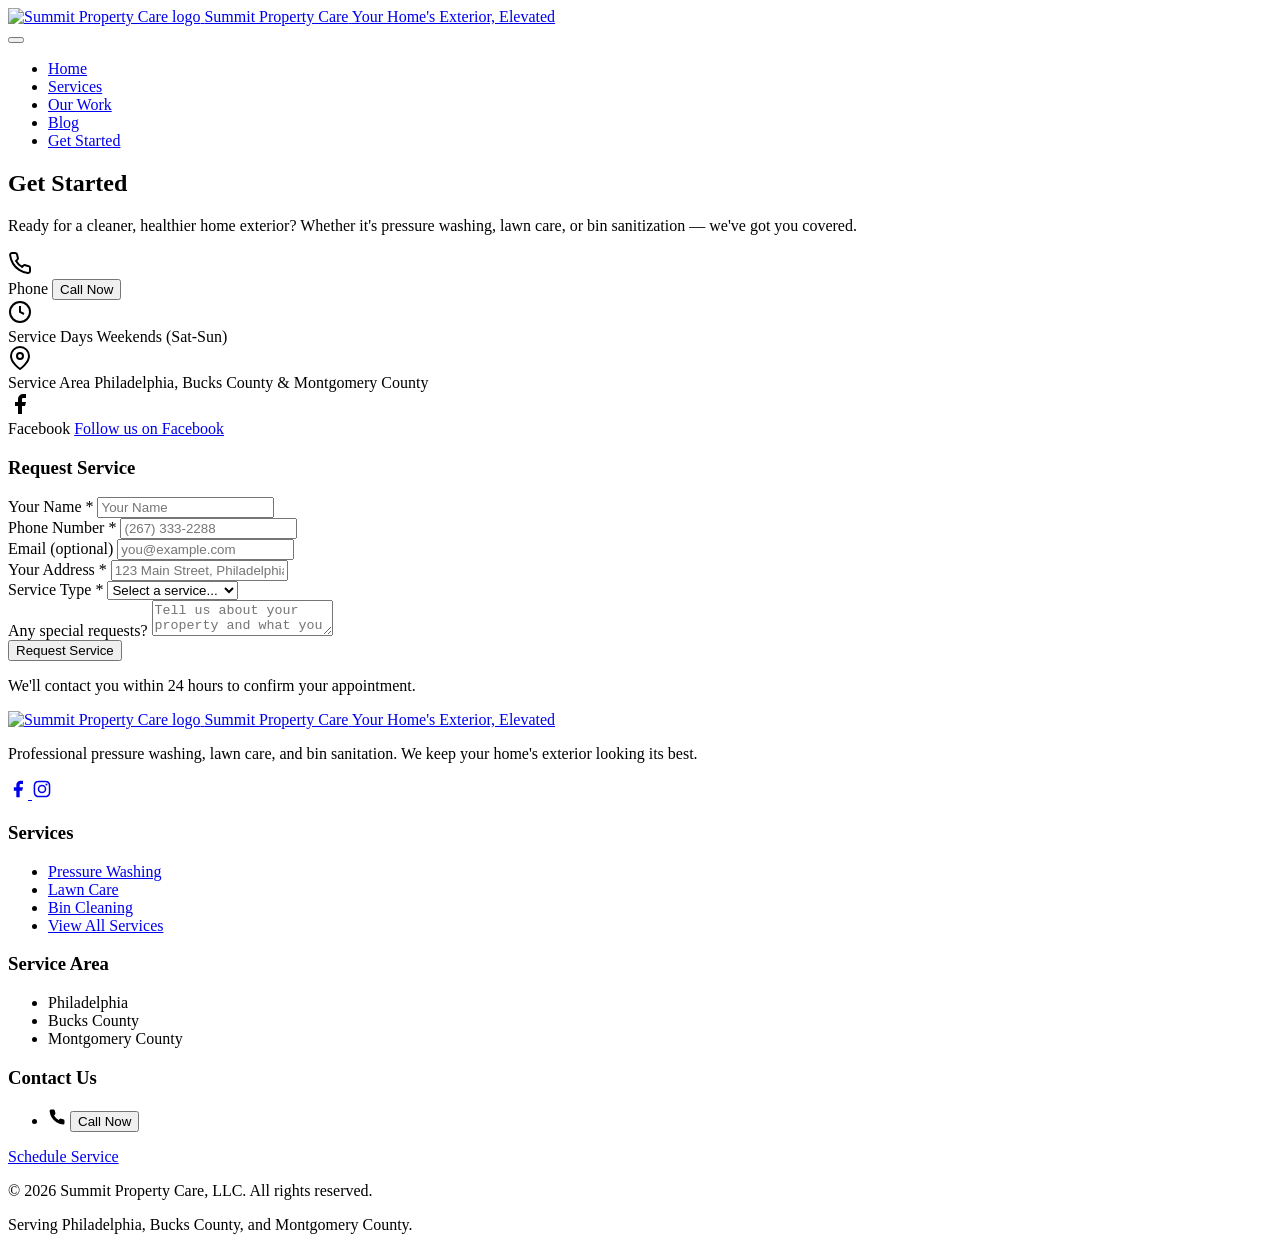
==== commit 20f6e5e4: "Add blog section with trash bin cleaning Philadelphia post, blog nav, and styles" ====
--- a/docs/contact/index.html
+++ b/docs/contact/index.html
@@ -25,7 +25,7 @@
   <meta name="twitter:image" content="https://summitpropertycarellc.com/assets/images/og-image.jpg">
 
   <!-- Favicon -->
-  <link rel="icon" type="image/svg+xml" href="../assets/images/favicon.svg">
+  <link rel="icon" type="image/svg+xml" href="/assets/images/favicon.svg">
 
   <!-- Fonts -->
   <link rel="preconnect" href="https://fonts.googleapis.com">
@@ -33,7 +33,7 @@
   <link href="https://fonts.googleapis.com/css2?family=Inter:wght@400;500;600;700&family=Playfair+Display:wght@600;700&display=swap" rel="stylesheet">
 
   <!-- CSS -->
-  <link rel="stylesheet" href="../assets/css/styles.css">
+  <link rel="stylesheet" href="/assets/css/styles.css">
 
   <title>Get Started - Summit Property Care</title>
 
@@ -83,7 +83,7 @@
     },
     "sameAs": [
       "https://www.facebook.com/profile.php?id=61585159997611",
-      "https://instagram.com/summitpropertycare"
+      "https://www.instagram.com/summit_property_care"
     ]
   }
   </script>
@@ -91,8 +91,8 @@
 <body>
   <header class="site-header" id="site-header">
   <div class="container">
-    <a href="../index.html" class="logo" aria-label="Summit Property Care - Home">
-      <img src="../assets/images/logo.svg" alt="Summit Property Care logo" class="logo-icon" width="48" height="48">
+    <a href="/" class="logo" aria-label="Summit Property Care - Home">
+      <img src="/assets/images/logo.svg" alt="Summit Property Care logo" class="logo-icon" width="48" height="48">
       <span class="logo-text">
         <span class="logo-name">Summit Property Care</span>
         <span class="logo-tagline">Your Home's Exterior, Elevated</span>
@@ -105,9 +105,11 @@
       </button>
 
       <ul class="nav-menu" id="nav-menu">
-        <li><a href="../index.html" class="nav-link">Home</a></li>
-        <li><a href="../services/index.html" class="nav-link">Services</a></li>
-        <li><a href="./index.html" class="nav-link nav-link--cta">Get Started</a></li>
+        <li><a href="/" class="nav-link">Home</a></li>
+        <li><a href="/services/" class="nav-link">Services</a></li>
+        <li><a href="/our-work/" class="nav-link">Our Work</a></li>
+        <li><a href="/blog/" class="nav-link">Blog</a></li>
+        <li><a href="/contact/" class="nav-link nav-link--cta">Get Started</a></li>
       </ul>
     </nav>
   </div>
@@ -223,8 +225,8 @@
   <div class="container">
     <div class="footer-grid">
       <div class="footer-brand">
-        <a href="../index.html" class="footer-logo">
-          <img src="../assets/images/logo.svg" alt="Summit Property Care logo" class="logo-icon" width="42" height="42">
+        <a href="/" class="footer-logo">
+          <img src="/assets/images/logo.svg" alt="Summit Property Care logo" class="logo-icon" width="42" height="42">
           <span class="logo-text">
             <span class="logo-name">Summit Property Care</span>
             <span class="logo-tagline">Your Home's Exterior, Elevated</span>
@@ -235,7 +237,7 @@
           <a href="https://www.facebook.com/profile.php?id=61585159997611" target="_blank" rel="noopener noreferrer" aria-label="Facebook">
             <svg viewBox="0 0 24 24" width="20" height="20" fill="currentColor"><path d="M18 2h-3a5 5 0 00-5 5v3H7v4h3v8h4v-8h3l1-4h-4V7a1 1 0 011-1h3z"/></svg>
           </a>
-          <a href="https://instagram.com/summitpropertycare" target="_blank" rel="noopener noreferrer" aria-label="Instagram">
+          <a href="https://www.instagram.com/summit_property_care" target="_blank" rel="noopener noreferrer" aria-label="Instagram">
             <svg viewBox="0 0 24 24" width="20" height="20" fill="currentColor"><path d="M12 2c2.717 0 3.056.01 4.122.06 1.065.05 1.79.217 2.428.465.66.254 1.216.598 1.772 1.153a4.908 4.908 0 011.153 1.772c.247.637.415 1.363.465 2.428.047 1.066.06 1.405.06 4.122 0 2.717-.01 3.056-.06 4.122-.05 1.065-.218 1.79-.465 2.428a4.883 4.883 0 01-1.153 1.772 4.915 4.915 0 01-1.772 1.153c-.637.247-1.363.415-2.428.465-1.066.047-1.405.06-4.122.06-2.717 0-3.056-.01-4.122-.06-1.065-.05-1.79-.218-2.428-.465a4.89 4.89 0 01-1.772-1.153 4.904 4.904 0 01-1.153-1.772c-.248-.637-.415-1.363-.465-2.428C2.013 15.056 2 14.717 2 12c0-2.717.01-3.056.06-4.122.05-1.066.217-1.79.465-2.428a4.88 4.88 0 011.153-1.772A4.897 4.897 0 015.45 2.525c.638-.248 1.362-.415 2.428-.465C8.944 2.013 9.283 2 12 2zm0 1.802c-2.67 0-2.986.01-4.04.058-.976.045-1.505.207-1.858.344-.466.182-.8.398-1.15.748-.35.35-.566.684-.748 1.15-.137.353-.3.882-.344 1.857-.048 1.055-.058 1.37-.058 4.041 0 2.67.01 2.986.058 4.04.045.976.207 1.505.344 1.858.182.466.399.8.748 1.15.35.35.684.566 1.15.748.353.137.882.3 1.857.344 1.054.048 1.37.058 4.041.058 2.67 0 2.987-.01 4.04-.058.976-.045 1.505-.207 1.858-.344.466-.182.8-.398 1.15-.748.35-.35.566-.684.748-1.15.137-.353.3-.882.344-1.857.048-1.055.058-1.37.058-4.041 0-2.67-.01-2.986-.058-4.04-.045-.976-.207-1.505-.344-1.858a3.097 3.097 0 00-.748-1.15 3.098 3.098 0 00-1.15-.748c-.353-.137-.882-.3-1.857-.344-1.055-.048-1.37-.058-4.041-.058zm0 3.063a5.135 5.135 0 110 10.27 5.135 5.135 0 010-10.27zm0 8.468a3.333 3.333 0 100-6.666 3.333 3.333 0 000 6.666zm6.538-8.671a1.2 1.2 0 11-2.4 0 1.2 1.2 0 012.4 0z"/></svg>
           </a>
         </div>
@@ -244,10 +246,10 @@
       <div class="footer-services">
         <h3>Services</h3>
         <ul>
-          <li><a href="../services/index.html#pressure-washing">Pressure Washing</a></li>
-          <li><a href="../services/index.html#lawn-care">Lawn Care</a></li>
-          <li><a href="../services/index.html#bin-cleaning">Bin Cleaning</a></li>
-          <li><a href="../services/index.html">View All Services</a></li>
+          <li><a href="/services/#pressure-washing">Pressure Washing</a></li>
+          <li><a href="/services/#lawn-care">Lawn Care</a></li>
+          <li><a href="/services/#bin-cleaning">Bin Cleaning</a></li>
+          <li><a href="/services/">View All Services</a></li>
         </ul>
       </div>
 
@@ -269,7 +271,7 @@
           </li>
         </ul>
         <div class="footer-cta">
-          <a href="./index.html" class="btn btn--primary">Schedule Service</a>
+          <a href="/contact/" class="btn btn--primary">Schedule Service</a>
         </div>
       </div>
     </div>
@@ -282,6 +284,6 @@
 </footer>
 
 
-  <script src="../assets/js/main.js" defer></script>
+  <script src="/assets/js/main.js" defer></script>
 </body>
 </html>
